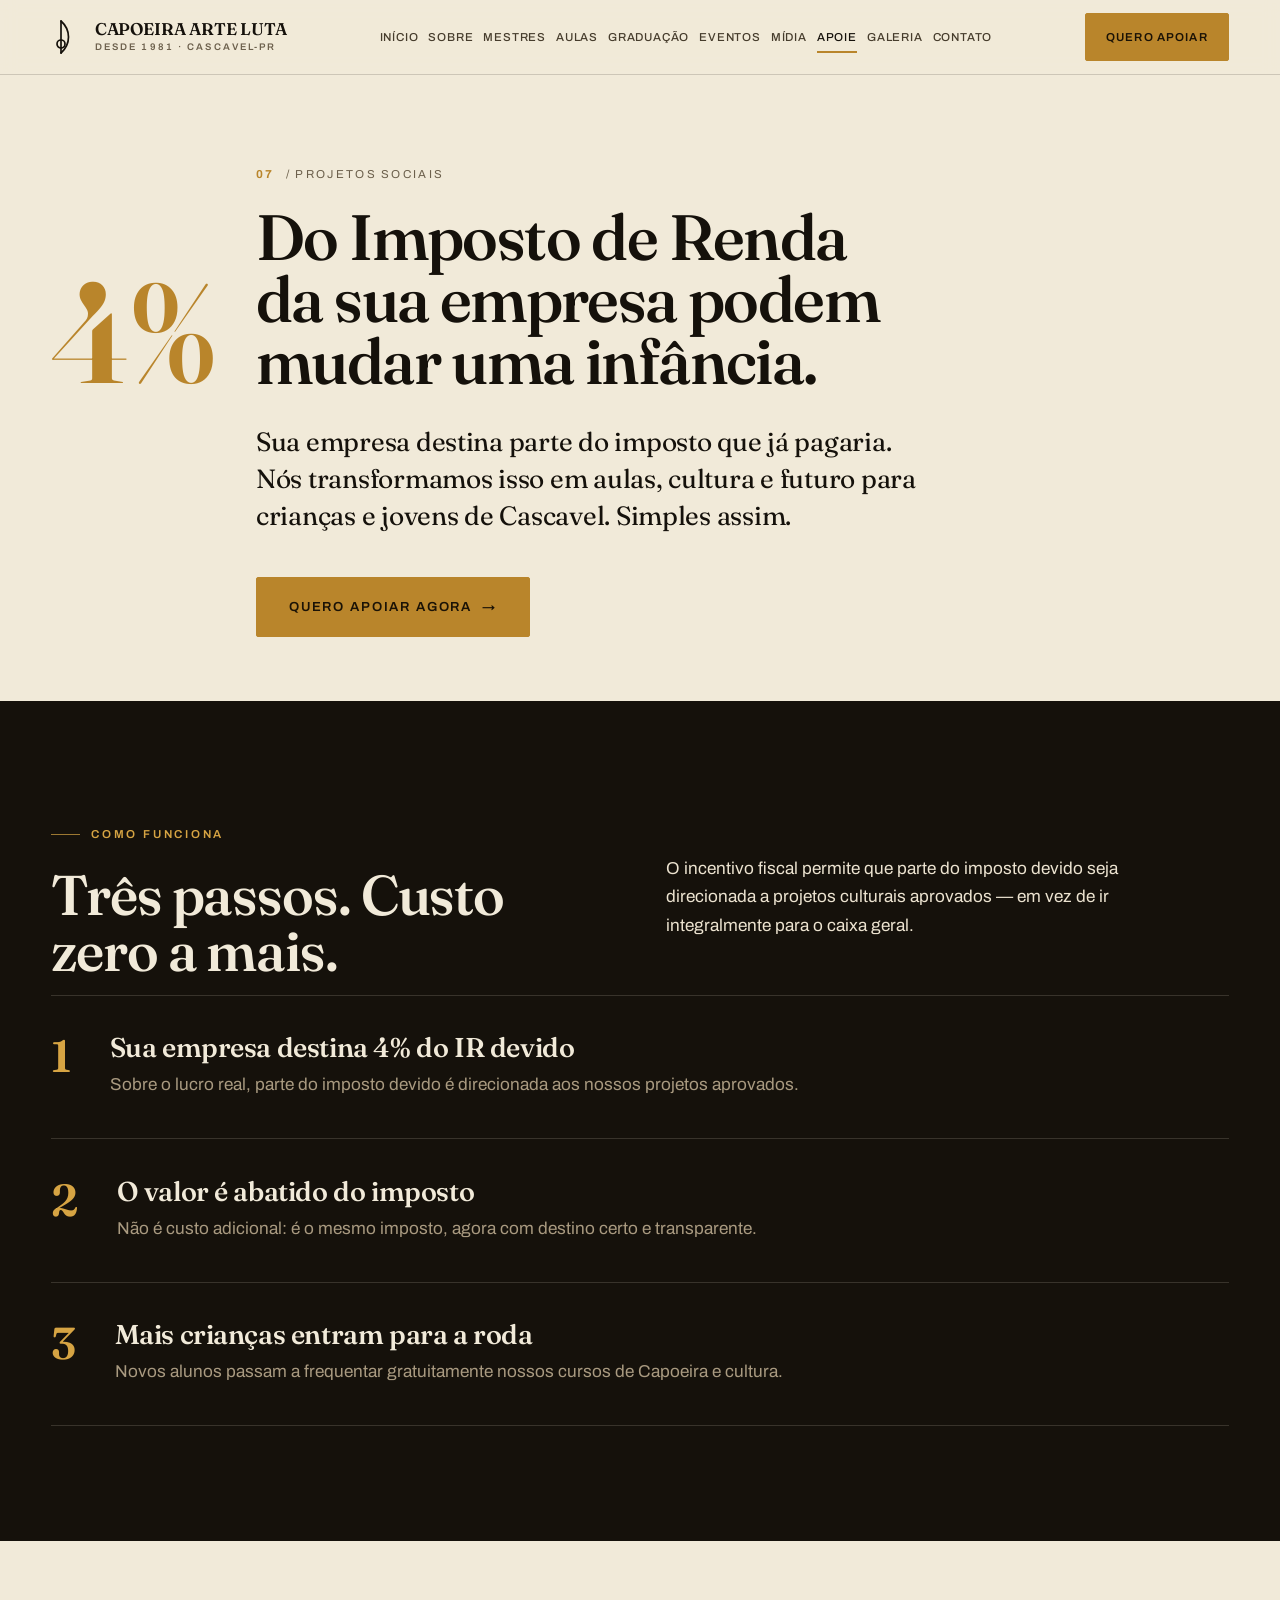
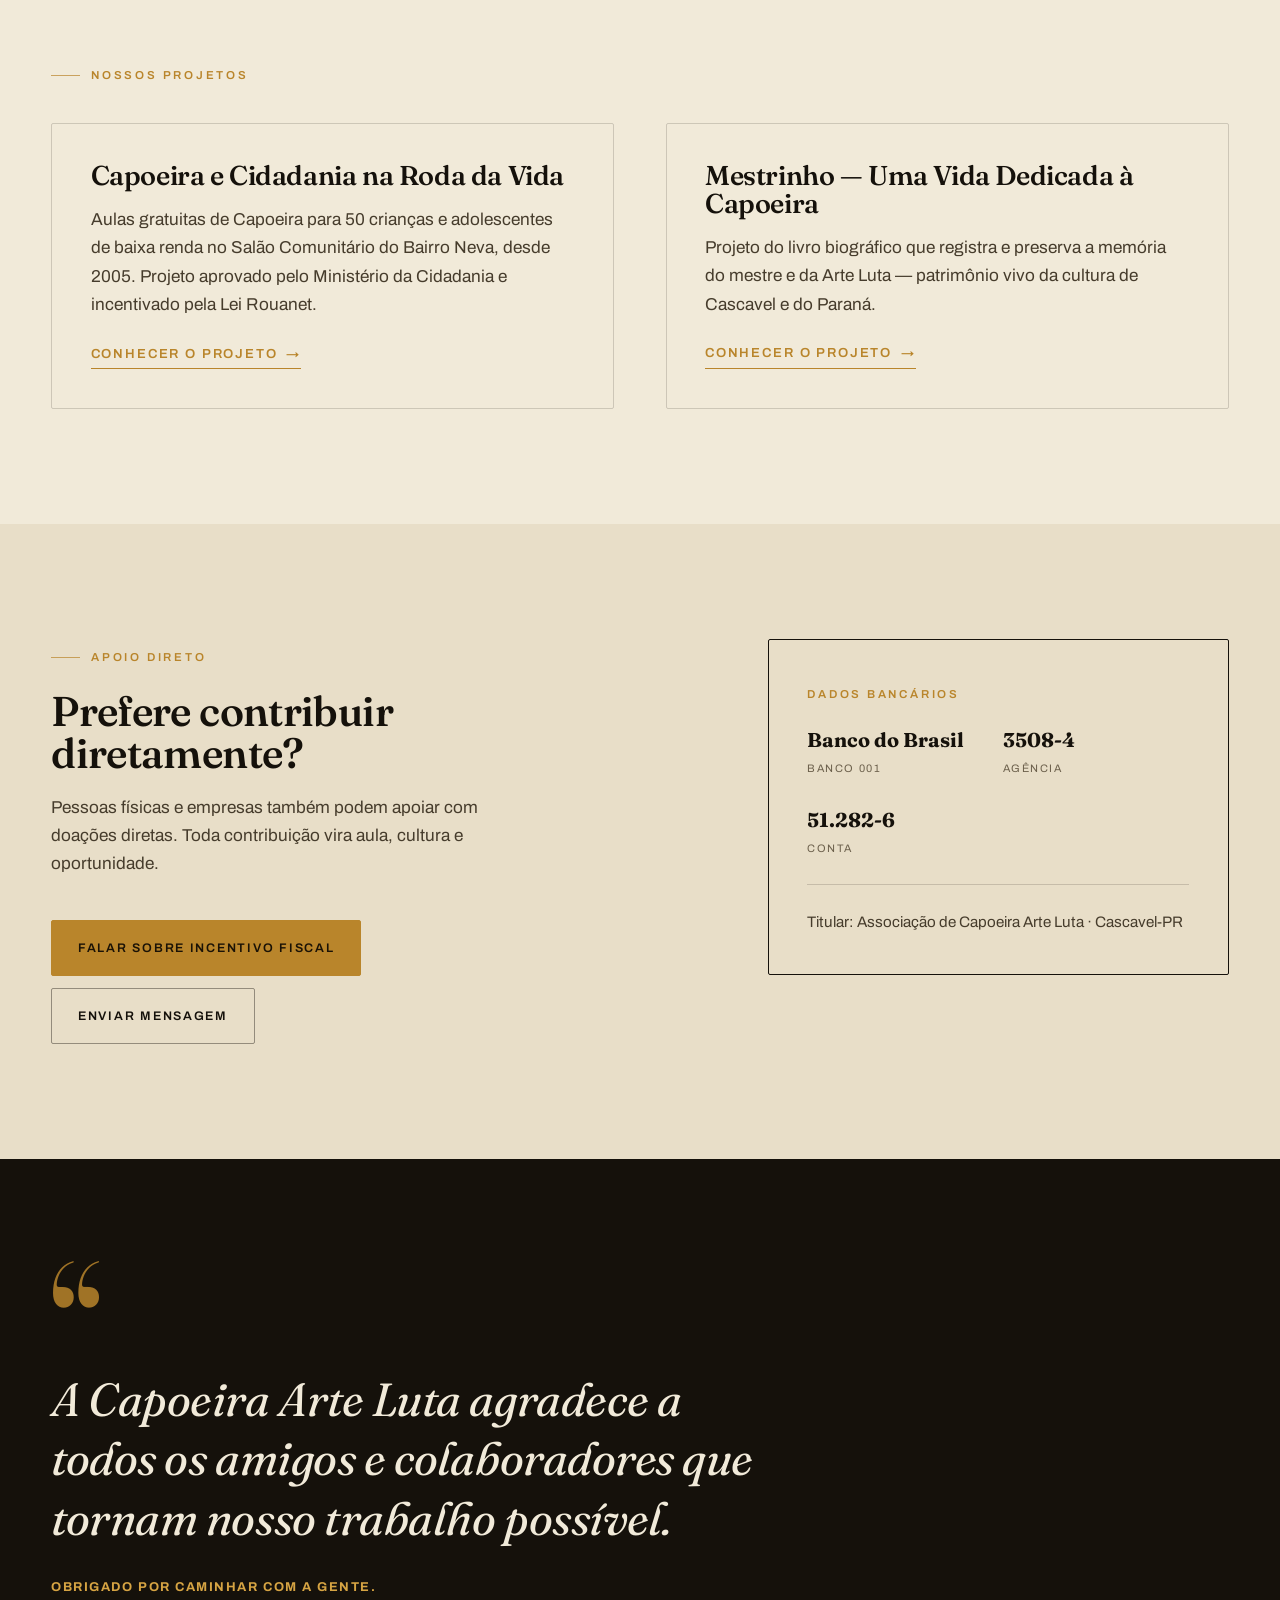
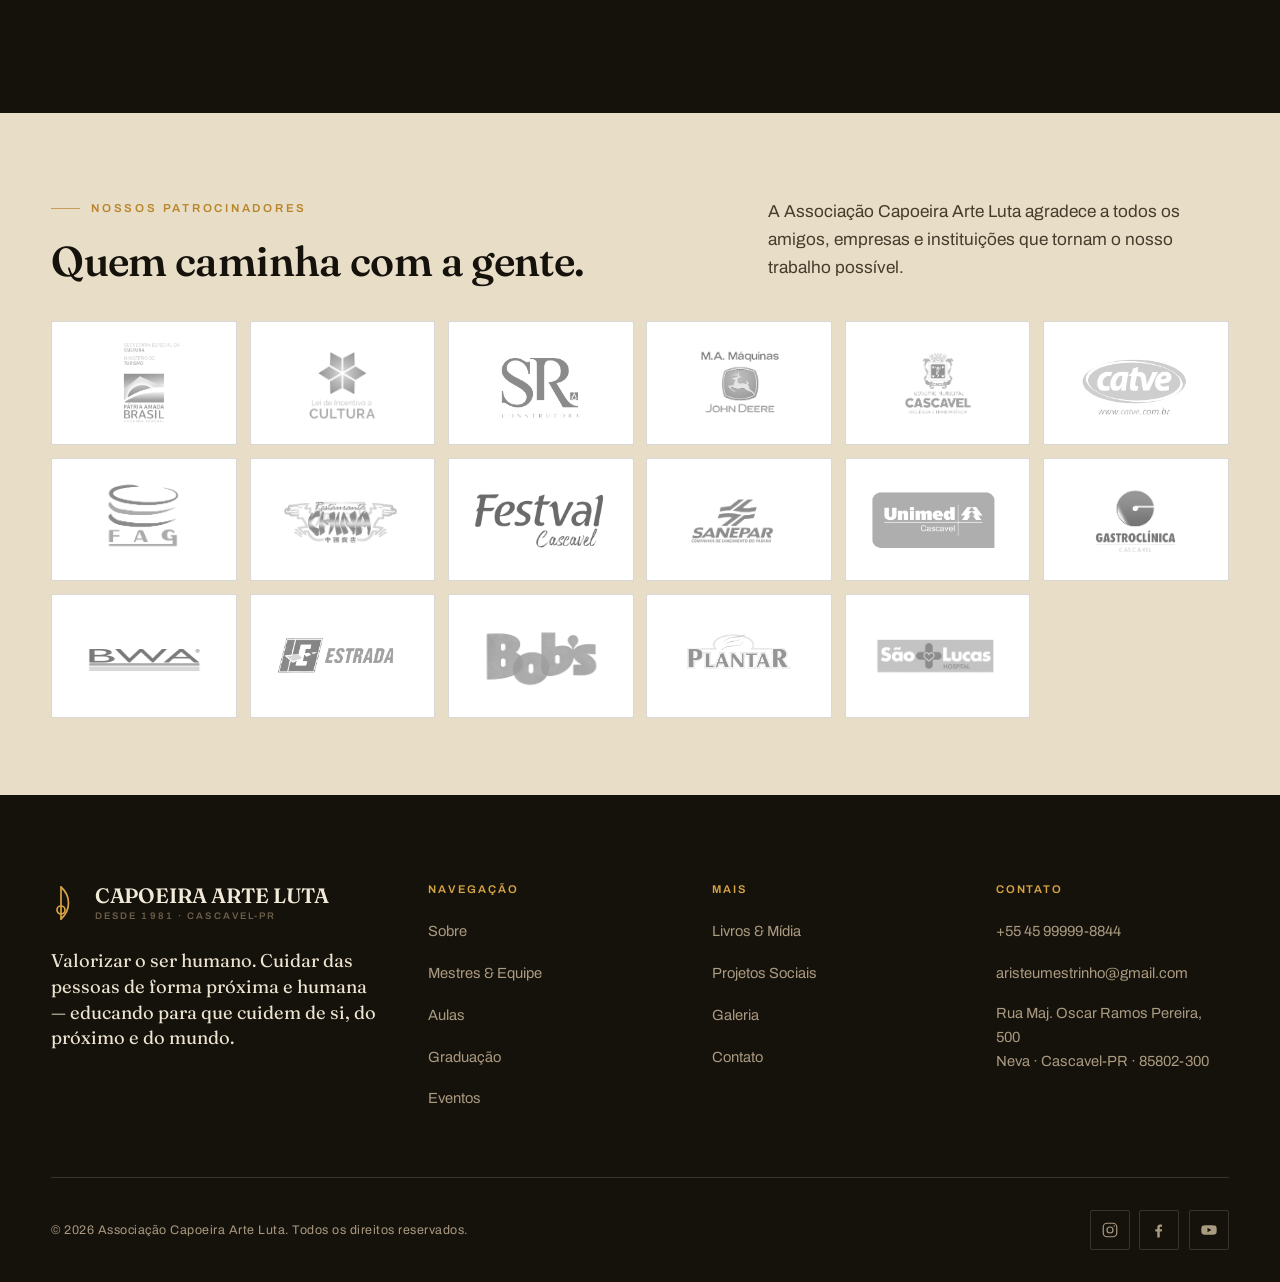
==== capoeira-html/apoie.html @ 628dd774 "Adicionando projeto de Capoeira" ====
<!DOCTYPE html>
<html lang="pt-BR">
<head>
<meta charset="UTF-8" />
<meta name="viewport" content="width=device-width, initial-scale=1.0" />
<title>Projetos Sociais — 4% do IR da sua empresa podem mudar uma infância | Capoeira Arte Luta</title>
<meta name="description" content="Apoie os projetos sociais da Capoeira Arte Luta destinando 4% do Imposto de Renda — sem custo extra. Aulas gratuitas para crianças e jovens de Cascavel-PR." />
<link rel="icon" href="assets/favicon.svg" type="image/svg+xml" />
<link rel="preconnect" href="https://fonts.googleapis.com" />
<link rel="preconnect" href="https://fonts.gstatic.com" crossorigin />
<link href="https://fonts.googleapis.com/css2?family=Archivo:wght@400;500;600;700&family=Fraunces:ital,opsz,wght@0,9..144,400;0,9..144,500;0,9..144,560;0,9..144,600;0,9..144,700;1,9..144,400;1,9..144,500&display=swap" rel="stylesheet" />
<link rel="stylesheet" href="css/style.css" />
</head>
<body>
<a class="skip" href="#main">Pular para o conteúdo</a>

<header class="site-header">
  <div class="container container--wide">
    <div class="site-header__bar">
      <a class="brand" href="index.html" aria-label="Capoeira Arte Luta — início">
        <svg class="brand__mark" viewBox="0 0 22 38" fill="none" stroke-width="1.7" stroke-linecap="round" aria-hidden="true"><path d="M6 3 C 16 12, 16 26, 6 35" /><line x1="6" y1="3" x2="6" y2="35" /><circle cx="6" cy="26" r="4" /></svg>
        <span class="brand__txt"><span class="brand__name">Capoeira Arte Luta</span><span class="brand__sub">Desde 1981 · Cascavel-PR</span></span>
      </a>
      <nav class="nav" aria-label="Principal">
        <a href="index.html">Início</a><a href="sobre.html">Sobre</a><a href="mestres.html">Mestres</a><a href="aulas.html">Aulas</a><a href="graduacao.html">Graduação</a><a href="eventos.html">Eventos</a><a href="midia.html">Mídia</a><a href="apoie.html" aria-current="page">Apoie</a><a href="galeria.html">Galeria</a><a href="contato.html">Contato</a>
      </nav>
      <div class="header-cta">
        <a class="btn btn--gold" href="#apoiar">Quero apoiar</a>
        <button class="icon-btn nav-toggle" data-menu-toggle aria-label="Abrir menu"><svg width="22" height="22" viewBox="0 0 22 22" fill="none" stroke="currentColor" stroke-width="1.6"><line x1="2" y1="6" x2="20" y2="6"/><line x1="2" y1="11" x2="20" y2="11"/><line x1="2" y1="16" x2="20" y2="16"/></svg></button>
      </div>
    </div>
  </div>
</header>

<div class="menu-overlay" data-menu aria-hidden="true">
  <div class="container">
    <div class="menu-overlay__top">
      <span class="brand"><svg class="brand__mark" viewBox="0 0 22 38" fill="none" stroke-width="1.7" stroke-linecap="round" aria-hidden="true"><path d="M6 3 C 16 12, 16 26, 6 35" /><line x1="6" y1="3" x2="6" y2="35" /><circle cx="6" cy="26" r="4" /></svg><span class="brand__txt"><span class="brand__name">Arte Luta</span><span class="brand__sub">Cascavel-PR</span></span></span>
      <button class="icon-btn" data-menu-close aria-label="Fechar menu"><svg width="22" height="22" viewBox="0 0 22 22" fill="none" stroke="currentColor" stroke-width="1.6"><line x1="4" y1="4" x2="18" y2="18"/><line x1="18" y1="4" x2="4" y2="18"/></svg></button>
    </div>
    <nav class="menu-list" aria-label="Menu">
      <a href="sobre.html"><span class="mi">01</span> Sobre</a><a href="mestres.html"><span class="mi">02</span> Mestres &amp; Equipe</a><a href="aulas.html"><span class="mi">03</span> Aulas</a><a href="graduacao.html"><span class="mi">04</span> Graduação</a><a href="eventos.html"><span class="mi">05</span> Eventos</a><a href="midia.html"><span class="mi">06</span> Livros &amp; Mídia</a><a href="apoie.html"><span class="mi">07</span> Projetos Sociais</a><a href="galeria.html"><span class="mi">08</span> Galeria</a><a href="contato.html"><span class="mi">09</span> Contato</a>
    </nav>
    <div class="menu-overlay__foot"><a href="https://wa.me/5545999998844">WhatsApp · 45 99999-8844</a><a href="mailto:aristeumestrinho@gmail.com">aristeumestrinho@gmail.com</a></div>
  </div>
</div>

<main id="main">

  <section class="section phero">
    <div class="container container--wide">
      <div class="grid cols-12" style="align-items:end;">
        <div class="c2 reveal" aria-hidden="true"><span style="font-family:var(--serif);font-size:clamp(4.5rem,11vw,10rem);color:var(--gold);line-height:.8;font-weight:600;">4%</span></div>
        <div class="c7 start3 reveal" data-d="1">
          <p class="phero__index"><b>07</b> / Projetos Sociais</p>
          <h1 class="display" style="font-size:clamp(2.1rem,1.5rem + 3.2vw,4rem);">Do Imposto de Renda da sua empresa podem mudar uma infância.</h1>
        </div>
      </div>
      <div class="grid cols-12" style="margin-top:2rem;">
        <div class="c7 start3 reveal" data-d="2">
          <p class="lead maxr">Sua empresa destina parte do imposto que já pagaria. Nós transformamos isso em aulas, cultura e futuro para crianças e jovens de Cascavel. Simples assim.</p>
          <div class="mt-cta"><a class="btn btn--gold btn--lg" href="#apoiar">Quero apoiar agora <span class="arw" aria-hidden="true">→</span></a></div>
        </div>
      </div>
    </div>
  </section>

  <!-- COMO FUNCIONA -->
  <section class="section bg-ink">
    <div class="container container--wide">
      <div class="grid cols-12" style="margin-bottom:1rem;">
        <div class="c5 reveal"><p class="eyebrow">Como funciona</p><h2 class="h-xl" style="color:var(--paper);">Três passos. Custo zero a mais.</h2></div>
        <div class="c5 start7 reveal" data-d="1" style="align-self:center;"><p>O incentivo fiscal permite que parte do imposto devido seja direcionada a projetos culturais aprovados — em vez de ir integralmente para o caixa geral.</p></div>
      </div>
      <div class="steps reveal" data-d="1" style="margin-top:1rem;">
        <div class="step"><span class="step__n">1</span><div><h3 class="h-md">Sua empresa destina 4% do IR devido</h3><p>Sobre o lucro real, parte do imposto devido é direcionada aos nossos projetos aprovados.</p></div></div>
        <div class="step"><span class="step__n">2</span><div><h3 class="h-md">O valor é abatido do imposto</h3><p>Não é custo adicional: é o mesmo imposto, agora com destino certo e transparente.</p></div></div>
        <div class="step"><span class="step__n">3</span><div><h3 class="h-md">Mais crianças entram para a roda</h3><p>Novos alunos passam a frequentar gratuitamente nossos cursos de Capoeira e cultura.</p></div></div>
      </div>
    </div>
  </section>

  <!-- PROJETOS -->
  <section class="section">
    <div class="container container--wide">
      <p class="eyebrow reveal">Nossos projetos</p>
      <div class="grid cols-12 reveal" data-d="1" style="margin-top:1rem;">
        <div class="c6">
          <div class="eblock" style="height:100%;">
            <h3 class="h-md">Capoeira e Cidadania na Roda da Vida</h3>
            <p style="margin-top:1rem;">Aulas gratuitas de Capoeira para 50 crianças e adolescentes de baixa renda no Salão Comunitário do Bairro Neva, desde 2005. Projeto aprovado pelo Ministério da Cidadania e incentivado pela Lei Rouanet.</p>
            <p style="margin-top:1.2rem;"><a class="tlink" href="#apoiar">Conhecer o projeto <span aria-hidden="true">→</span></a></p>
          </div>
        </div>
        <div class="c6">
          <div class="eblock" style="height:100%;">
            <h3 class="h-md">Mestrinho — Uma Vida Dedicada à Capoeira</h3>
            <p style="margin-top:1rem;">Projeto do livro biográfico que registra e preserva a memória do mestre e da Arte Luta — patrimônio vivo da cultura de Cascavel e do Paraná.</p>
            <p style="margin-top:1.2rem;"><a class="tlink" href="midia.html">Conhecer o projeto <span aria-hidden="true">→</span></a></p>
          </div>
        </div>
      </div>
    </div>
  </section>

  <!-- DADOS PARA APOIO -->
  <section class="section bg-paper-2" id="apoiar">
    <div class="container container--wide">
      <div class="grid cols-12" style="align-items:start;">
        <div class="c5 reveal">
          <p class="eyebrow">Apoio direto</p>
          <h2 class="h-lg">Prefere contribuir diretamente?</h2>
          <p style="margin-top:1.2rem;" class="maxr">Pessoas físicas e empresas também podem apoiar com doações diretas. Toda contribuição vira aula, cultura e oportunidade.</p>
          <div class="mt-cta" style="display:flex;gap:.8rem;flex-wrap:wrap;"><a class="btn btn--gold" href="https://wa.me/5545999998844" target="_blank" rel="noopener">Falar sobre incentivo fiscal</a><a class="btn btn--ghost" href="contato.html">Enviar mensagem</a></div>
        </div>
        <div class="c5 start8 reveal" data-d="1">
          <div class="eblock" style="border-color:var(--ink);">
            <p class="eyebrow eyebrow--plain" style="margin-bottom:1.2rem;">Dados bancários</p>
            <div class="meta-row" style="margin:0;padding:0;border:0;gap:1.6rem 2.4rem;">
              <div class="mi"><b>Banco do Brasil</b><span>Banco 001</span></div>
              <div class="mi"><b>3508-4</b><span>Agência</span></div>
              <div class="mi"><b>51.282-6</b><span>Conta</span></div>
            </div>
            <hr class="rule" style="margin:1.6rem 0;" />
            <p style="font-size:.95rem;">Titular: Associação de Capoeira Arte Luta · Cascavel-PR</p>
          </div>
        </div>
      </div>
    </div>
  </section>

  <section class="section bg-ink">
    <div class="container">
      <div class="pquote reveal">
        <span class="pquote__mark" aria-hidden="true">“</span>
        <blockquote>A Capoeira Arte Luta agradece a todos os amigos e colaboradores que tornam nosso trabalho possível.</blockquote>
        <p class="pquote__by"><b>Obrigado por caminhar com a gente.</b></p>
      </div>
    </div>
  </section>

  <!-- ============ PATROCINADORES ============ -->
  <section class="section section--tight bg-paper-2">
    <div class="container container--wide">
      <div class="grid cols-12" style="align-items:end;margin-bottom:clamp(1.8rem,3vw,2.6rem);">
        <div class="c6 reveal">
          <p class="eyebrow">Nossos patrocinadores</p>
          <h2 class="h-lg">Quem caminha com a gente.</h2>
        </div>
        <div class="c5 start8 reveal" data-d="1">
          <p class="maxr">A Associação Capoeira Arte Luta agradece a todos os amigos, empresas e instituições que tornam o nosso trabalho possível.</p>
        </div>
      </div>
      <div class="sponsors-grid reveal" data-d="1">
        <div class="sponsor"><img src="assets/img/sponsors/sponsor-01.png" alt="Patrocinador da Capoeira Arte Luta" loading="lazy" /></div>
        <div class="sponsor"><img src="assets/img/sponsors/sponsor-02.png" alt="Patrocinador da Capoeira Arte Luta" loading="lazy" /></div>
        <div class="sponsor"><img src="assets/img/sponsors/sponsor-03.png" alt="Patrocinador da Capoeira Arte Luta" loading="lazy" /></div>
        <div class="sponsor"><img src="assets/img/sponsors/sponsor-04.png" alt="Patrocinador da Capoeira Arte Luta" loading="lazy" /></div>
        <div class="sponsor"><img src="assets/img/sponsors/sponsor-05.png" alt="Patrocinador da Capoeira Arte Luta" loading="lazy" /></div>
        <div class="sponsor"><img src="assets/img/sponsors/sponsor-06.png" alt="Patrocinador da Capoeira Arte Luta" loading="lazy" /></div>
        <div class="sponsor"><img src="assets/img/sponsors/sponsor-07.png" alt="Patrocinador da Capoeira Arte Luta" loading="lazy" /></div>
        <div class="sponsor"><img src="assets/img/sponsors/sponsor-08.png" alt="Patrocinador da Capoeira Arte Luta" loading="lazy" /></div>
        <div class="sponsor"><img src="assets/img/sponsors/sponsor-09.png" alt="Patrocinador da Capoeira Arte Luta" loading="lazy" /></div>
        <div class="sponsor"><img src="assets/img/sponsors/sponsor-10.png" alt="Patrocinador da Capoeira Arte Luta" loading="lazy" /></div>
        <div class="sponsor"><img src="assets/img/sponsors/sponsor-11.png" alt="Patrocinador da Capoeira Arte Luta" loading="lazy" /></div>
        <div class="sponsor"><img src="assets/img/sponsors/sponsor-12.png" alt="Patrocinador da Capoeira Arte Luta" loading="lazy" /></div>
        <div class="sponsor"><img src="assets/img/sponsors/sponsor-13.png" alt="Patrocinador da Capoeira Arte Luta" loading="lazy" /></div>
        <div class="sponsor"><img src="assets/img/sponsors/sponsor-14.png" alt="Patrocinador da Capoeira Arte Luta" loading="lazy" /></div>
        <div class="sponsor"><img src="assets/img/sponsors/sponsor-15.png" alt="Patrocinador da Capoeira Arte Luta" loading="lazy" /></div>
        <div class="sponsor"><img src="assets/img/sponsors/sponsor-16.png" alt="Patrocinador da Capoeira Arte Luta" loading="lazy" /></div>
        <div class="sponsor"><img src="assets/img/sponsors/sponsor-17.png" alt="Patrocinador da Capoeira Arte Luta" loading="lazy" /></div>
      </div>
    </div>
  </section>

</main>

<footer class="site-footer">
  <div class="container container--wide">
    <div class="footer-top">
      <div class="footer-brand">
        <span class="brand"><svg class="brand__mark" viewBox="0 0 22 38" fill="none" stroke-width="1.7" stroke-linecap="round" aria-hidden="true"><path d="M6 3 C 16 12, 16 26, 6 35" /><line x1="6" y1="3" x2="6" y2="35" /><circle cx="6" cy="26" r="4" /></svg><span class="brand__txt"><span class="brand__name">Capoeira Arte Luta</span><span class="brand__sub">Desde 1981 · Cascavel-PR</span></span></span>
        <p class="footer-mission">Valorizar o ser humano. Cuidar das pessoas de forma próxima e humana — educando para que cuidem de si, do próximo e do mundo.</p>
      </div>
      <div class="fcol"><h4>Navegação</h4><ul><li><a href="sobre.html">Sobre</a></li><li><a href="mestres.html">Mestres &amp; Equipe</a></li><li><a href="aulas.html">Aulas</a></li><li><a href="graduacao.html">Graduação</a></li><li><a href="eventos.html">Eventos</a></li></ul></div>
      <div class="fcol"><h4>Mais</h4><ul><li><a href="midia.html">Livros &amp; Mídia</a></li><li><a href="apoie.html">Projetos Sociais</a></li><li><a href="galeria.html">Galeria</a></li><li><a href="contato.html">Contato</a></li></ul></div>
      <div class="fcol"><h4>Contato</h4><ul><li><a href="https://wa.me/5545999998844">+55 45 99999-8844</a></li><li><a href="mailto:aristeumestrinho@gmail.com">aristeumestrinho@gmail.com</a></li><li><p>Rua Maj. Oscar Ramos Pereira, 500<br />Neva · Cascavel-PR · 85802-300</p></li></ul></div>
    </div>
    <div class="footer-bottom">
      <span>© <span data-year>2026</span> Associação Capoeira Arte Luta. Todos os direitos reservados.</span>
      <div class="social">
        <a href="https://instagram.com" aria-label="Instagram" target="_blank" rel="noopener"><svg width="18" height="18" viewBox="0 0 24 24" fill="none" stroke="currentColor" stroke-width="1.6"><rect x="3" y="3" width="18" height="18" rx="5"/><circle cx="12" cy="12" r="4"/><circle cx="17.5" cy="6.5" r="1" fill="currentColor" stroke="none"/></svg></a>
        <a href="https://facebook.com" aria-label="Facebook" target="_blank" rel="noopener"><svg width="18" height="18" viewBox="0 0 24 24" fill="currentColor"><path d="M13 22v-8h2.7l.4-3H13V9c0-.9.3-1.5 1.6-1.5H16V4.9C15.6 4.8 14.6 4.8 13.5 4.8 11.2 4.8 9.7 6.2 9.7 8.7V11H7v3h2.7v8z"/></svg></a>
        <a href="https://youtube.com" aria-label="YouTube" target="_blank" rel="noopener"><svg width="18" height="18" viewBox="0 0 24 24" fill="currentColor"><path d="M22 8.2a3 3 0 0 0-2.1-2.1C18 5.6 12 5.6 12 5.6s-6 0-7.9.5A3 3 0 0 0 2 8.2 31 31 0 0 0 1.7 12 31 31 0 0 0 2 15.8a3 3 0 0 0 2.1 2.1c1.9.5 7.9.5 7.9.5s6 0 7.9-.5a3 3 0 0 0 2.1-2.1A31 31 0 0 0 22.3 12 31 31 0 0 0 22 8.2zM10 15V9l5.2 3z"/></svg></a>
      </div>
    </div>
  </div>
</footer>

<script src="js/main.js"></script>
</body>
</html>
---- capoeira-html/css/style.css ----
/* =================================================================
   CAPOEIRA ARTE LUTA — Design System
   High-contrast editorial · ink / bone / berimbau-gold
   ================================================================= */

/* ---------- Tokens ---------- */
:root{
  /* core palette */
  --ink:        #15110b;   /* warm near-black */
  --ink-2:      #1f1810;   /* lifted ink for panels */
  --ink-3:      #2c241a;   /* hairlines on dark */
  --paper:      #f1ead9;   /* bone white, warm */
  --paper-2:    #e8dec8;   /* deeper bone, alternating */
  --paper-3:    #ddd1b6;   /* deepest bone */
  --gold:       #b9852b;   /* berimbau gold */
  --gold-2:     #d6a443;   /* bright gold on dark */
  --blood:      #6f2a20;   /* rare oxblood accent (corda vermelha) */

  /* text */
  --t-strong:   #15110b;
  --t-body:     #463c2c;
  --t-muted:    #6c604c;
  --t-on-ink:   #ece3d0;
  --t-on-ink-mut:#a99a80;

  /* lines */
  --line:       rgba(21,17,11,.16);
  --line-soft:  rgba(21,17,11,.10);
  --line-ink:   rgba(236,227,208,.16);

  /* type */
  --serif: "Fraunces", Georgia, "Times New Roman", serif;
  --sans:  "Archivo", "Helvetica Neue", Arial, sans-serif;

  /* metrics */
  --container: 1280px;
  --reading: 64ch;
  --gutter: clamp(1.25rem, 4vw, 3.5rem);
  --section-y: clamp(4.5rem, 9vw, 8.5rem);
  --radius: 2px;
  --ease: cubic-bezier(.22,.61,.36,1);
}

/* ---------- Reset ---------- */
*,*::before,*::after{ box-sizing:border-box; }
html{ -webkit-text-size-adjust:100%; scroll-behavior:smooth; }
@media (prefers-reduced-motion: reduce){ html{ scroll-behavior:auto; } }
body{
  margin:0;
  background:var(--paper);
  color:var(--t-body);
  font-family:var(--sans);
  font-size:clamp(1rem,.97rem + .2vw,1.075rem);
  line-height:1.65;
  font-weight:400;
  -webkit-font-smoothing:antialiased;
  text-rendering:optimizeLegibility;
  overflow-x:hidden;
}
img,svg,video{ display:block; max-width:100%; height:auto; }
a{ color:inherit; text-decoration:none; }
button{ font-family:inherit; }
ul[class]{ list-style:none; margin:0; padding:0; }
::selection{ background:var(--ink); color:var(--paper); }

/* ---------- Typography ---------- */
h1,h2,h3,h4{
  font-family:var(--serif);
  color:var(--t-strong);
  font-weight:560;
  line-height:1.02;
  letter-spacing:-.015em;
  margin:0;
  font-optical-sizing:auto;
}
.display{
  font-size:clamp(2.7rem,1.6rem + 5.2vw,5.4rem);
  font-weight:560;
  line-height:.97;
  letter-spacing:-.025em;
}
.h-xl{ font-size:clamp(2.1rem,1.4rem + 3vw,3.5rem); line-height:1.0; letter-spacing:-.02em; }
.h-lg{ font-size:clamp(1.7rem,1.2rem + 2vw,2.6rem); }
.h-md{ font-size:clamp(1.35rem,1.1rem + 1vw,1.7rem); }
p{ margin:0 0 1.1em; }
p:last-child{ margin-bottom:0; }
strong{ font-weight:600; color:var(--t-strong); }
em{ font-style:italic; }

.lead{
  font-family:var(--serif);
  font-size:clamp(1.25rem,1.05rem + 1vw,1.65rem);
  line-height:1.4;
  color:var(--t-strong);
  font-weight:400;
  letter-spacing:-.01em;
}

/* eyebrow / index labels */
.eyebrow{
  font-family:var(--sans);
  font-size:.72rem;
  font-weight:600;
  text-transform:uppercase;
  letter-spacing:.24em;
  color:var(--gold);
  display:inline-flex;
  align-items:center;
  gap:.7rem;
  margin:0 0 1.4rem;
}
.eyebrow::before{
  content:"";
  width:1.8rem;height:1px;
  background:var(--gold);
  display:inline-block;
  opacity:.7;
}
.eyebrow--plain::before{ display:none; }
.eyebrow .idx{ font-variant-numeric:tabular-nums; opacity:.6; }

/* ---------- Layout ---------- */
.container{
  width:100%;
  max-width:var(--container);
  margin-inline:auto;
  padding-inline:var(--gutter);
}
.container--wide{ max-width:1480px; }
.container--narrow{ max-width:920px; }
.section{ padding-block:var(--section-y); position:relative; }
.section--tight{ padding-block:clamp(3rem,6vw,5rem); }
.bg-paper-2{ background:var(--paper-2); }
.bg-paper-3{ background:var(--paper-3); }
.bg-ink{ background:var(--ink); color:var(--t-on-ink); }
.bg-ink h1,.bg-ink h2,.bg-ink h3,.bg-ink h4,.bg-ink .lead{ color:var(--paper); }
.bg-ink strong{ color:var(--paper); }
.bg-ink .eyebrow{ color:var(--gold-2); }
.bg-ink .eyebrow::before{ background:var(--gold-2); }

.grid{ display:grid; gap:var(--gutter); }
.cols-12{ grid-template-columns:repeat(12,1fr); }

@media (max-width:860px){
  .cols-12{ grid-template-columns:repeat(6,1fr); }
}

/* rule line */
.rule{ height:1px; background:var(--line); border:0; margin:0; }
.bg-ink .rule{ background:var(--line-ink); }

/* ---------- Buttons ---------- */
.btn{
  --bg:var(--ink); --fg:var(--paper); --bd:var(--ink);
  display:inline-flex; align-items:center; gap:.65rem;
  font-family:var(--sans); font-size:.78rem; font-weight:600;
  text-transform:uppercase; letter-spacing:.14em;
  padding:1.02rem 1.6rem;
  background:var(--bg); color:var(--fg);
  border:1px solid var(--bd); border-radius:var(--radius);
  cursor:pointer; position:relative; overflow:hidden;
  transition:color .45s var(--ease), background .45s var(--ease), border-color .45s var(--ease);
  white-space:nowrap;
}
.btn .arw{ transition:transform .4s var(--ease); }
.btn:hover .arw{ transform:translateX(4px); }
.btn--gold{ --bg:var(--gold); --fg:#1a1206; --bd:var(--gold); }
.btn--gold:hover{ --bg:#a5751f; --bd:#a5751f; }
.btn--ink:hover{ --bg:transparent; --fg:var(--ink); }
.btn--ghost{ --bg:transparent; --fg:var(--ink); --bd:rgba(21,17,11,.4); }
.btn--ghost:hover{ --bg:var(--ink); --fg:var(--paper); --bd:var(--ink); }
.bg-ink .btn--ghost,.hero .btn--ghost{ --fg:var(--paper); --bd:rgba(236,227,208,.4); }
.bg-ink .btn--ghost:hover,.hero .btn--ghost:hover{ --bg:var(--paper); --fg:var(--ink); --bd:var(--paper); }
.btn--lg{ padding:1.15rem 2rem; font-size:.82rem; }

/* text link with underline reveal */
.tlink{
  font-family:var(--sans); font-weight:600; font-size:.82rem;
  text-transform:uppercase; letter-spacing:.14em;
  color:var(--gold); display:inline-flex; align-items:center; gap:.55rem;
  padding-bottom:.25rem; border-bottom:1px solid currentColor;
  transition:gap .35s var(--ease), color .3s;
}
.tlink:hover{ gap:.95rem; }
.bg-ink .tlink{ color:var(--gold-2); }

/* ---------- Photo treatment ---------- */
.figure{ position:relative; overflow:hidden; background:var(--ink-2); border-radius:var(--radius); }
.treat{
  filter:grayscale(1) contrast(1.05) brightness(.97) sepia(.14);
  transition:filter .8s var(--ease), transform 1.1s var(--ease);
  width:100%; height:100%; object-fit:cover;
}
.figure:hover .treat{ filter:grayscale(.15) contrast(1.02) sepia(.02); transform:scale(1.025); }
.figure--static .treat{ filter:grayscale(1) contrast(1.05) brightness(.96) sepia(.14); }
.figure--static:hover .treat{ transform:none; }
.figcap{
  font-family:var(--sans); font-size:.72rem; letter-spacing:.04em;
  color:var(--t-muted); margin-top:.7rem; display:flex; gap:.6rem; align-items:baseline;
}
.figcap .figcap__n{ color:var(--gold); font-weight:600; font-variant-numeric:tabular-nums; }

/* ---------- Header ---------- */
.site-header{
  position:sticky; top:0; z-index:60;
  background:color-mix(in srgb, var(--paper) 88%, transparent);
  backdrop-filter:saturate(1.1) blur(8px);
  border-bottom:1px solid var(--line);
  transition:background .3s, border-color .3s;
}
.site-header__bar{
  display:flex; align-items:center; justify-content:space-between;
  gap:1rem; min-height:74px;
}
.brand{ display:flex; align-items:center; gap:.85rem; }
.brand__mark{ width:30px; height:38px; flex:0 0 auto; }
.brand__mark path,.brand__mark circle,.brand__mark line{ stroke:var(--ink); }
.brand__txt{ display:flex; flex-direction:column; line-height:1; }
.brand__name{
  font-family:var(--serif); font-weight:600; font-size:1.06rem;
  letter-spacing:-.01em; color:var(--ink); text-transform:uppercase;
  white-space:nowrap;
}
.brand__sub{
  font-family:var(--sans); font-size:.6rem; font-weight:600;
  letter-spacing:.22em; text-transform:uppercase; color:var(--t-muted);
  margin-top:.32rem;
}
.nav{ display:flex; align-items:center; gap:clamp(.45rem,.78vw,1rem); }
.nav a{
  font-family:var(--sans); font-size:.72rem; font-weight:500;
  letter-spacing:.07em; text-transform:uppercase; color:var(--t-body);
  position:relative; padding:.4rem 0; transition:color .25s; white-space:nowrap;
}
.nav a::after{
  content:""; position:absolute; left:0; bottom:0; height:1.5px; width:0;
  background:var(--gold); transition:width .3s var(--ease);
}
.nav a:hover{ color:var(--ink); }
.nav a:hover::after,.nav a[aria-current="page"]::after{ width:100%; }
.nav a[aria-current="page"]{ color:var(--ink); }
.header-cta{ display:flex; align-items:center; gap:.7rem; }
.header-cta .btn{ padding:.82rem 1.25rem; font-size:.72rem; letter-spacing:.1em; }
.nav-toggle{ display:none; }

/* mobile menu */
.menu-overlay{
  position:fixed; inset:0; z-index:80; background:var(--ink); color:var(--t-on-ink);
  transform:translateY(-100%); transition:transform .55s var(--ease);
  display:flex; flex-direction:column; padding:1.5rem var(--gutter) 3rem;
  overflow-y:auto;
}
.menu-overlay.open{ transform:translateY(0); }
.menu-overlay__top{ display:flex; justify-content:space-between; align-items:center; min-height:74px; }
.menu-overlay__top .brand__name,.menu-overlay__top .brand__sub{ color:var(--paper); }
.menu-overlay__top .brand__mark path,.menu-overlay__top .brand__mark circle,.menu-overlay__top .brand__mark line{ stroke:var(--gold-2); }
.menu-list{ margin-top:2rem; display:flex; flex-direction:column; }
.menu-list a{
  font-family:var(--serif); font-size:clamp(1.7rem,8vw,2.4rem); font-weight:500;
  color:var(--paper); padding:.55rem 0; border-bottom:1px solid var(--line-ink);
  display:flex; align-items:baseline; gap:1rem; letter-spacing:-.01em;
}
.menu-list a .mi{ font-family:var(--sans); font-size:.7rem; letter-spacing:.2em; color:var(--gold-2); font-weight:600; }
.menu-list a:hover{ color:var(--gold-2); }
.menu-overlay__foot{ margin-top:auto; padding-top:2rem; display:flex; flex-wrap:wrap; gap:1.5rem; font-size:.8rem; color:var(--t-on-ink-mut); }
.menu-overlay__foot a{ color:var(--gold-2); }

.icon-btn{
  display:inline-flex; align-items:center; justify-content:center;
  width:46px; height:46px; background:transparent; border:1px solid var(--line);
  border-radius:var(--radius); cursor:pointer; color:var(--ink);
}
.menu-overlay .icon-btn{ color:var(--paper); border-color:var(--line-ink); }

/* ---------- Hero (home) ---------- */
.hero{ position:relative; min-height:clamp(620px,92vh,960px); display:flex; align-items:flex-end; color:var(--paper); overflow:hidden; }
.hero__media{ position:absolute; inset:0; z-index:0; }
.hero__media img{ width:100%; height:100%; object-fit:cover; filter:grayscale(1) contrast(1.08) brightness(.62) sepia(.18); }
.hero__media::after{
  content:""; position:absolute; inset:0;
  background:
    linear-gradient(to top, rgba(12,9,5,.92) 0%, rgba(12,9,5,.5) 38%, rgba(12,9,5,.28) 70%, rgba(12,9,5,.5) 100%),
    linear-gradient(to right, rgba(12,9,5,.72) 0%, rgba(12,9,5,.15) 55%, transparent 100%);
}
.hero__inner{ position:relative; z-index:2; width:100%; padding-bottom:clamp(2.5rem,6vw,5rem); padding-top:clamp(5rem,12vh,8rem); }
.hero__eyebrow{ color:var(--gold-2); }
.hero__eyebrow::before{ background:var(--gold-2); }
.hero h1{ color:var(--paper); max-width:16ch; }
.hero__sub{ font-family:var(--serif); font-size:clamp(1.15rem,1rem + .8vw,1.5rem); color:var(--t-on-ink); max-width:44ch; margin-top:1.6rem; font-weight:400; line-height:1.45; }
.hero__actions{ display:flex; flex-wrap:wrap; gap:1rem; margin-top:2.4rem; }
.hero__stats{
  display:flex; flex-wrap:wrap; gap:2.2rem 3rem; margin-top:3rem;
  padding-top:2rem; border-top:1px solid var(--line-ink);
}
.hero__stat{ display:flex; flex-direction:column; gap:.25rem; }
.hero__stat b{ font-family:var(--serif); font-size:1.7rem; font-weight:600; color:var(--paper); line-height:1; }
.hero__stat span{ font-family:var(--sans); font-size:.72rem; letter-spacing:.12em; text-transform:uppercase; color:var(--t-on-ink-mut); }
.hero__side{
  position:absolute; right:calc(var(--gutter) - .2rem); top:50%; z-index:2;
  writing-mode:vertical-rl; transform:translateY(-50%);
  font-family:var(--sans); font-size:.68rem; font-weight:600; letter-spacing:.32em; text-transform:uppercase;
  color:var(--t-on-ink-mut);
}
@media (max-width:760px){ .hero__side{ display:none; } }

/* ---------- Awards band ---------- */
.awards{ display:grid; grid-template-columns:minmax(0,.8fr) 1px minmax(0,1fr) 1px minmax(0,1fr); gap:clamp(1.5rem,3vw,3rem); align-items:start; }
.awards .vline{ background:var(--line-ink); width:1px; align-self:stretch; }
.award__year{ font-family:var(--sans); font-size:.72rem; letter-spacing:.18em; text-transform:uppercase; color:var(--gold-2); margin-bottom:.9rem; }
.award__title{ font-family:var(--serif); font-size:clamp(1.4rem,1.1rem + 1vw,1.95rem); color:var(--paper); line-height:1.05; margin-bottom:.7rem; }
.award__desc{ color:var(--t-on-ink-mut); font-size:.95rem; }
@media (max-width:860px){
  .awards{ grid-template-columns:1fr; }
  .awards .vline{ width:auto; height:1px; }
}

/* ---------- Editorial numbered list ---------- */
.elist{ border-top:1px solid var(--line); }
.elrow{
  display:grid; grid-template-columns:5rem minmax(0,1fr) minmax(0,1.3fr);
  gap:clamp(1rem,3vw,3rem); align-items:baseline;
  padding:clamp(1.8rem,3.5vw,3rem) 0; border-bottom:1px solid var(--line);
  transition:padding-left .4s var(--ease);
}
.elrow:hover{ padding-left:.8rem; }
.elrow__n{ font-family:var(--serif); font-size:1.1rem; color:var(--gold); font-weight:600; font-variant-numeric:tabular-nums; }
.elrow__t{ font-family:var(--serif); font-size:clamp(1.3rem,1.05rem + 1vw,1.85rem); color:var(--t-strong); line-height:1.05; letter-spacing:-.01em; }
.elrow__d{ color:var(--t-body); }
@media (max-width:760px){
  .elrow{ grid-template-columns:2.5rem 1fr; }
  .elrow__d{ grid-column:1/-1; padding-left:2.5rem; }
}

/* ---------- Pull quote ---------- */
.pquote{ position:relative; }
.pquote__mark{ font-family:var(--serif); font-size:clamp(6rem,16vw,12rem); line-height:.7; color:var(--gold); opacity:.85; height:.5em; display:block; }
.pquote blockquote{
  margin:0; font-family:var(--serif); font-style:italic; font-weight:400;
  font-size:clamp(1.5rem,1.1rem + 2.4vw,2.9rem); line-height:1.28; letter-spacing:-.01em;
  color:var(--t-strong); max-width:24ch;
}
.bg-ink .pquote blockquote{ color:var(--paper); }
.pquote__by{ margin-top:1.8rem; font-family:var(--sans); font-size:.8rem; letter-spacing:.12em; text-transform:uppercase; color:var(--t-muted); }
.pquote__by b{ color:var(--gold); }
.bg-ink .pquote__by{ color:var(--t-on-ink-mut); }
.bg-ink .pquote__by b{ color:var(--gold-2); }

/* ---------- Units table ---------- */
.utable{ width:100%; border-collapse:collapse; }
.utable th{
  font-family:var(--sans); font-size:.68rem; font-weight:600; letter-spacing:.16em;
  text-transform:uppercase; color:var(--t-muted); text-align:left; padding:0 1.2rem 1rem 0;
  border-bottom:1px solid var(--ink); white-space:nowrap;
}
.utable td{ padding:1.4rem 1.2rem 1.4rem 0; border-bottom:1px solid var(--line); vertical-align:top; }
.utable tr{ transition:background .3s; }
.utable tbody tr:hover{ background:rgba(185,133,43,.07); }
.uname{ font-family:var(--serif); font-size:1.18rem; color:var(--t-strong); font-weight:560; line-height:1.1; }
.utag{ display:inline-block; margin-top:.45rem; font-family:var(--sans); font-size:.62rem; font-weight:600; letter-spacing:.14em; text-transform:uppercase; color:var(--gold); border:1px solid var(--line); padding:.2rem .5rem; border-radius:var(--radius); }
.uaddr{ color:var(--t-body); font-size:.95rem; }
.umin{ color:var(--t-muted); font-size:.9rem; }
.ucontact{ font-variant-numeric:tabular-nums; color:var(--t-body); font-size:.92rem; white-space:nowrap; }
@media (max-width:860px){
  .utable, .utable tbody, .utable tr, .utable td{ display:block; width:100%; }
  .utable thead{ display:none; }
  .utable tr{ border-bottom:1px solid var(--ink); padding:1.4rem 0; }
  .utable td{ padding:.25rem 0; border:0; }
  .utable td.cell-name{ padding-bottom:.6rem; }
}

/* ---------- Cards as editorial blocks (no shadow) ---------- */
.eblock{ border:1px solid var(--line); border-radius:var(--radius); padding:clamp(1.6rem,3vw,2.4rem); background:transparent; transition:border-color .35s, background .35s; }
.eblock:hover{ border-color:var(--ink); }
.bg-ink .eblock{ border-color:var(--line-ink); }
.bg-ink .eblock:hover{ border-color:var(--gold-2); }

/* ---------- Stats strip ---------- */
.statstrip{ display:grid; grid-template-columns:repeat(4,1fr); gap:1px; background:var(--line-ink); border-block:1px solid var(--line-ink); }
.statstrip > div{ background:var(--ink); padding:clamp(1.5rem,3vw,2.6rem) clamp(1rem,2vw,1.8rem); }
.statstrip b{ display:block; font-family:var(--serif); font-size:clamp(2rem,1.3rem + 2.5vw,3.4rem); color:var(--gold-2); line-height:1; font-weight:600; }
.statstrip span{ display:block; margin-top:.7rem; font-family:var(--sans); font-size:.74rem; letter-spacing:.1em; text-transform:uppercase; color:var(--t-on-ink-mut); }
@media (max-width:760px){ .statstrip{ grid-template-columns:1fr 1fr; } }

/* ---------- Page hero (inner pages) ---------- */
.phero{ padding-top:clamp(3.5rem,7vw,6rem); padding-bottom:clamp(2.5rem,5vw,4rem); position:relative; }
.phero__index{ font-family:var(--sans); font-size:.72rem; letter-spacing:.2em; text-transform:uppercase; color:var(--t-muted); margin-bottom:1.4rem; display:flex; gap:.7rem; align-items:center; }
.phero__index b{ color:var(--gold); font-variant-numeric:tabular-nums; }
.phero h1{ max-width:18ch; }
.phero__lead{ margin-top:1.8rem; max-width:54ch; }

/* breadcrumb-ish meta row */
.meta-row{ display:flex; flex-wrap:wrap; gap:1.4rem 2.4rem; margin-top:2.4rem; padding-top:1.6rem; border-top:1px solid var(--line); }
.meta-row .mi{ display:flex; flex-direction:column; gap:.25rem; }
.meta-row .mi b{ font-family:var(--serif); font-size:1.25rem; color:var(--t-strong); }
.meta-row .mi span{ font-family:var(--sans); font-size:.68rem; letter-spacing:.14em; text-transform:uppercase; color:var(--t-muted); }

/* ---------- Mestre profile ---------- */
.mestre{ display:grid; grid-template-columns:minmax(0,.85fr) minmax(0,1.15fr); gap:clamp(1.5rem,4vw,4rem); align-items:start; }
.mestre--flip{ direction:rtl; }
.mestre--flip > *{ direction:ltr; }
.mestre__photo{ aspect-ratio:4/5; }
.mestre__role{ font-family:var(--sans); font-size:.74rem; font-weight:600; letter-spacing:.16em; text-transform:uppercase; color:var(--gold); margin:1rem 0 .4rem; }
.awardlist{ display:grid; gap:.9rem; margin-top:1.8rem; border-top:1px solid var(--line); padding-top:1.8rem; }
.awardlist li{ display:grid; grid-template-columns:auto 1fr; gap:1rem; align-items:baseline; font-size:.95rem; }
.awardlist li .yr{ font-family:var(--sans); font-size:.7rem; font-weight:600; letter-spacing:.1em; color:var(--gold); white-space:nowrap; font-variant-numeric:tabular-nums; }
@media (max-width:760px){ .mestre{ grid-template-columns:1fr; } .mestre--flip{ direction:ltr; } }

/* ---------- Graduação ladder ---------- */
.cord-table{ width:100%; border-collapse:collapse; }
.cord-table th{ font-family:var(--sans); font-size:.68rem; font-weight:600; letter-spacing:.16em; text-transform:uppercase; color:var(--t-muted); text-align:left; padding:0 1rem 1rem 0; border-bottom:1px solid var(--ink); }
.cord-table td{ padding:1.05rem 1rem 1.05rem 0; border-bottom:1px solid var(--line); vertical-align:middle; }
.cord-table tr:hover{ background:rgba(185,133,43,.06); }
.cord-swatch{ display:inline-flex; align-items:center; gap:.8rem; }
.cord-chip{ width:46px; height:14px; border-radius:1px; flex:0 0 auto; border:1px solid rgba(21,17,11,.2); }
.cord-name{ font-family:var(--serif); font-size:1.05rem; color:var(--t-strong); }
.cord-level{ font-family:var(--sans); font-size:.7rem; font-weight:600; letter-spacing:.12em; text-transform:uppercase; color:var(--t-muted); }
.cord-mean{ color:var(--t-body); font-size:.95rem; }

/* ---------- Gallery ---------- */
.gal-filter{ display:flex; flex-wrap:wrap; gap:.6rem; margin-bottom:2.5rem; }
.gal-filter button{
  font-family:var(--sans); font-size:.72rem; font-weight:600; letter-spacing:.12em; text-transform:uppercase;
  padding:.6rem 1.1rem; background:transparent; border:1px solid var(--line); border-radius:var(--radius); color:var(--t-muted); cursor:pointer; transition:.3s;
}
.gal-filter button:hover{ color:var(--ink); border-color:var(--ink); }
.gal-filter button.active{ background:var(--ink); color:var(--paper); border-color:var(--ink); }
.gal-grid{ display:grid; grid-template-columns:repeat(12,1fr); gap:clamp(.6rem,1.4vw,1.1rem); grid-auto-flow:dense; }
.gal-item{ position:relative; overflow:hidden; border-radius:var(--radius); background:var(--ink-2); }
.gal-item img{ width:100%; height:100%; object-fit:cover; aspect-ratio:1/1; }
.gal-item.tall{ grid-row:span 2; }
.gal-item .gal-cap{ position:absolute; left:0; right:0; bottom:0; padding:1.4rem 1.1rem .9rem; color:var(--paper); font-family:var(--sans); font-size:.72rem; letter-spacing:.1em; text-transform:uppercase; background:linear-gradient(to top,rgba(12,9,5,.85),transparent); opacity:0; transition:opacity .4s; }
.gal-item:hover .gal-cap{ opacity:1; }
.gs-3{ grid-column:span 3; } .gs-4{ grid-column:span 4; } .gs-6{ grid-column:span 6; } .gs-5{ grid-column:span 5; } .gs-7{ grid-column:span 7; }
@media (max-width:860px){ .gs-3,.gs-4,.gs-5,.gs-6,.gs-7{ grid-column:span 6; } .gal-item.tall{ grid-row:auto; } }

/* ---------- Sponsors ---------- */
.sponsors-grid{ display:grid; grid-template-columns:repeat(6,1fr); gap:clamp(.55rem,1vw,.9rem); }
.sponsor{
  background:#fff; border:1px solid var(--line); border-radius:2px;
  aspect-ratio:3/2; display:flex; align-items:center; justify-content:center;
  padding:clamp(.85rem,1.5vw,1.35rem); transition:border-color .35s;
}
.sponsor:hover{ border-color:var(--ink); }
.sponsor img{
  max-width:100%; max-height:100%; width:auto; object-fit:contain;
  filter:grayscale(1); opacity:.58;
  transition:opacity .45s var(--ease), filter .45s var(--ease);
}
.sponsor:hover img{ filter:grayscale(0); opacity:1; }
@media (max-width:980px){ .sponsors-grid{ grid-template-columns:repeat(4,1fr); } }
@media (max-width:560px){ .sponsors-grid{ grid-template-columns:repeat(3,1fr); } }

/* ---------- Form ---------- */
.field{ display:flex; flex-direction:column; gap:.5rem; margin-bottom:1.4rem; }
.field label{ font-family:var(--sans); font-size:.7rem; font-weight:600; letter-spacing:.14em; text-transform:uppercase; color:var(--t-muted); }
.field input,.field select,.field textarea{
  font-family:var(--sans); font-size:1rem; color:var(--ink);
  background:transparent; border:0; border-bottom:1px solid var(--ink);
  padding:.7rem 0; border-radius:0;
}
.field input:focus,.field select,.field textarea:focus{ outline:none; border-bottom-color:var(--gold); }
.field textarea{ resize:vertical; min-height:120px; }
.field input::placeholder,.field textarea::placeholder{ color:var(--t-muted); opacity:.7; }

/* ---------- Process steps ---------- */
.steps{ counter-reset:step; display:grid; gap:0; border-top:1px solid var(--line-ink); }
.step{ display:grid; grid-template-columns:auto 1fr; gap:clamp(1.2rem,3vw,2.4rem); padding:clamp(1.6rem,3vw,2.4rem) 0; border-bottom:1px solid var(--line-ink); align-items:start; }
.step__n{ font-family:var(--serif); font-size:clamp(1.8rem,1.2rem + 2vw,2.8rem); color:var(--gold-2); line-height:1; font-weight:600; }
.step h3{ color:var(--paper); margin-bottom:.6rem; }
.step p{ color:var(--t-on-ink-mut); }

/* ---------- Footer ---------- */
.site-footer{ background:var(--ink); color:var(--t-on-ink-mut); padding-top:clamp(4rem,7vw,6.5rem); }
.footer-top{ display:grid; grid-template-columns:minmax(0,1.4fr) repeat(3,minmax(0,1fr)); gap:clamp(2rem,4vw,3.5rem); padding-bottom:clamp(3rem,5vw,4.5rem); border-bottom:1px solid var(--line-ink); }
.footer-brand .brand__name{ color:var(--paper); font-size:1.3rem; }
.footer-brand .brand__mark path,.footer-brand .brand__mark circle,.footer-brand .brand__mark line{ stroke:var(--gold-2); }
.footer-mission{ font-family:var(--serif); font-size:1.15rem; line-height:1.4; color:var(--t-on-ink); max-width:34ch; margin-top:1.6rem; }
.fcol h4{ font-family:var(--sans); font-size:.7rem; font-weight:600; letter-spacing:.16em; text-transform:uppercase; color:var(--gold-2); margin-bottom:1.3rem; }
.fcol ul{ display:grid; gap:.85rem; list-style:none; padding:0; margin:0; }
.fcol a{ color:var(--t-on-ink-mut); font-size:.92rem; transition:color .25s; }
.fcol a:hover{ color:var(--paper); }
.fcol p{ font-size:.92rem; color:var(--t-on-ink-mut); }
.footer-bottom{ display:flex; flex-wrap:wrap; gap:1rem 2rem; justify-content:space-between; align-items:center; padding-block:2rem; font-size:.78rem; letter-spacing:.04em; }
.footer-bottom a{ color:var(--gold-2); }
.social{ display:flex; gap:.6rem; }
.social a{ width:40px; height:40px; border:1px solid var(--line-ink); border-radius:var(--radius); display:inline-flex; align-items:center; justify-content:center; color:var(--t-on-ink-mut); transition:.3s; }
.social a:hover{ color:var(--ink); background:var(--gold-2); border-color:var(--gold-2); }
@media (max-width:860px){ .footer-top{ grid-template-columns:1fr 1fr; } }
@media (max-width:540px){ .footer-top{ grid-template-columns:1fr; } }

/* ---------- Misc utility ---------- */
.stack-sm > * + *{ margin-top:1rem; }
.stack > * + *{ margin-top:1.6rem; }
.stack-lg > * + *{ margin-top:2.6rem; }
.mt-cta{ margin-top:2.6rem; }
.maxr{ max-width:var(--reading); }
.tabnum{ font-variant-numeric:tabular-nums; }
.gold{ color:var(--gold); }
.bg-ink .gold{ color:var(--gold-2); }

/* span helpers for 12-col grid */
.c1{grid-column-end:span 1}.c2{grid-column-end:span 2}.c3{grid-column-end:span 3}.c4{grid-column-end:span 4}
.c5{grid-column-end:span 5}.c6{grid-column-end:span 6}.c7{grid-column-end:span 7}.c8{grid-column-end:span 8}
.c9{grid-column-end:span 9}.c10{grid-column-end:span 10}.c11{grid-column-end:span 11}.c12{grid-column-end:span 12}
.start2{grid-column-start:2}.start3{grid-column-start:3}.start4{grid-column-start:4}
.start5{grid-column-start:5}.start6{grid-column-start:6}.start7{grid-column-start:7}.start8{grid-column-start:8}
@media (max-width:860px){
  [class*="c1"],[class*="c2"],[class*="c3"],[class*="c4"],[class*="c5"],[class*="c6"],
  [class*="c7"],[class*="c8"],[class*="c9"]{ grid-column:1/-1; }
  [class*="start"]{ grid-column-start:auto; }
}

/* ---------- Reveal on scroll ---------- */
.reveal{ opacity:0; transform:translateY(22px); transition:opacity .9s var(--ease), transform .9s var(--ease); }
.reveal.in{ opacity:1; transform:none; }
.reveal[data-d="1"]{ transition-delay:.08s; }
.reveal[data-d="2"]{ transition-delay:.16s; }
.reveal[data-d="3"]{ transition-delay:.24s; }
@media (prefers-reduced-motion: reduce){ .reveal{ opacity:1; transform:none; transition:none; } }

/* ---------- Header nav responsive ---------- */
@media (max-width:1279px){
  .nav{ display:none; }
  .header-cta .btn{ display:none; }
  .nav-toggle{ display:inline-flex; }
}
@media (min-width:1280px){
  .menu-overlay{ display:none; }
  .nav-toggle{ display:none; }
}

/* skip link */
.skip{ position:absolute; left:-9999px; top:0; background:var(--ink); color:var(--paper); padding:.8rem 1.2rem; z-index:200; }
.skip:focus{ left:0; }
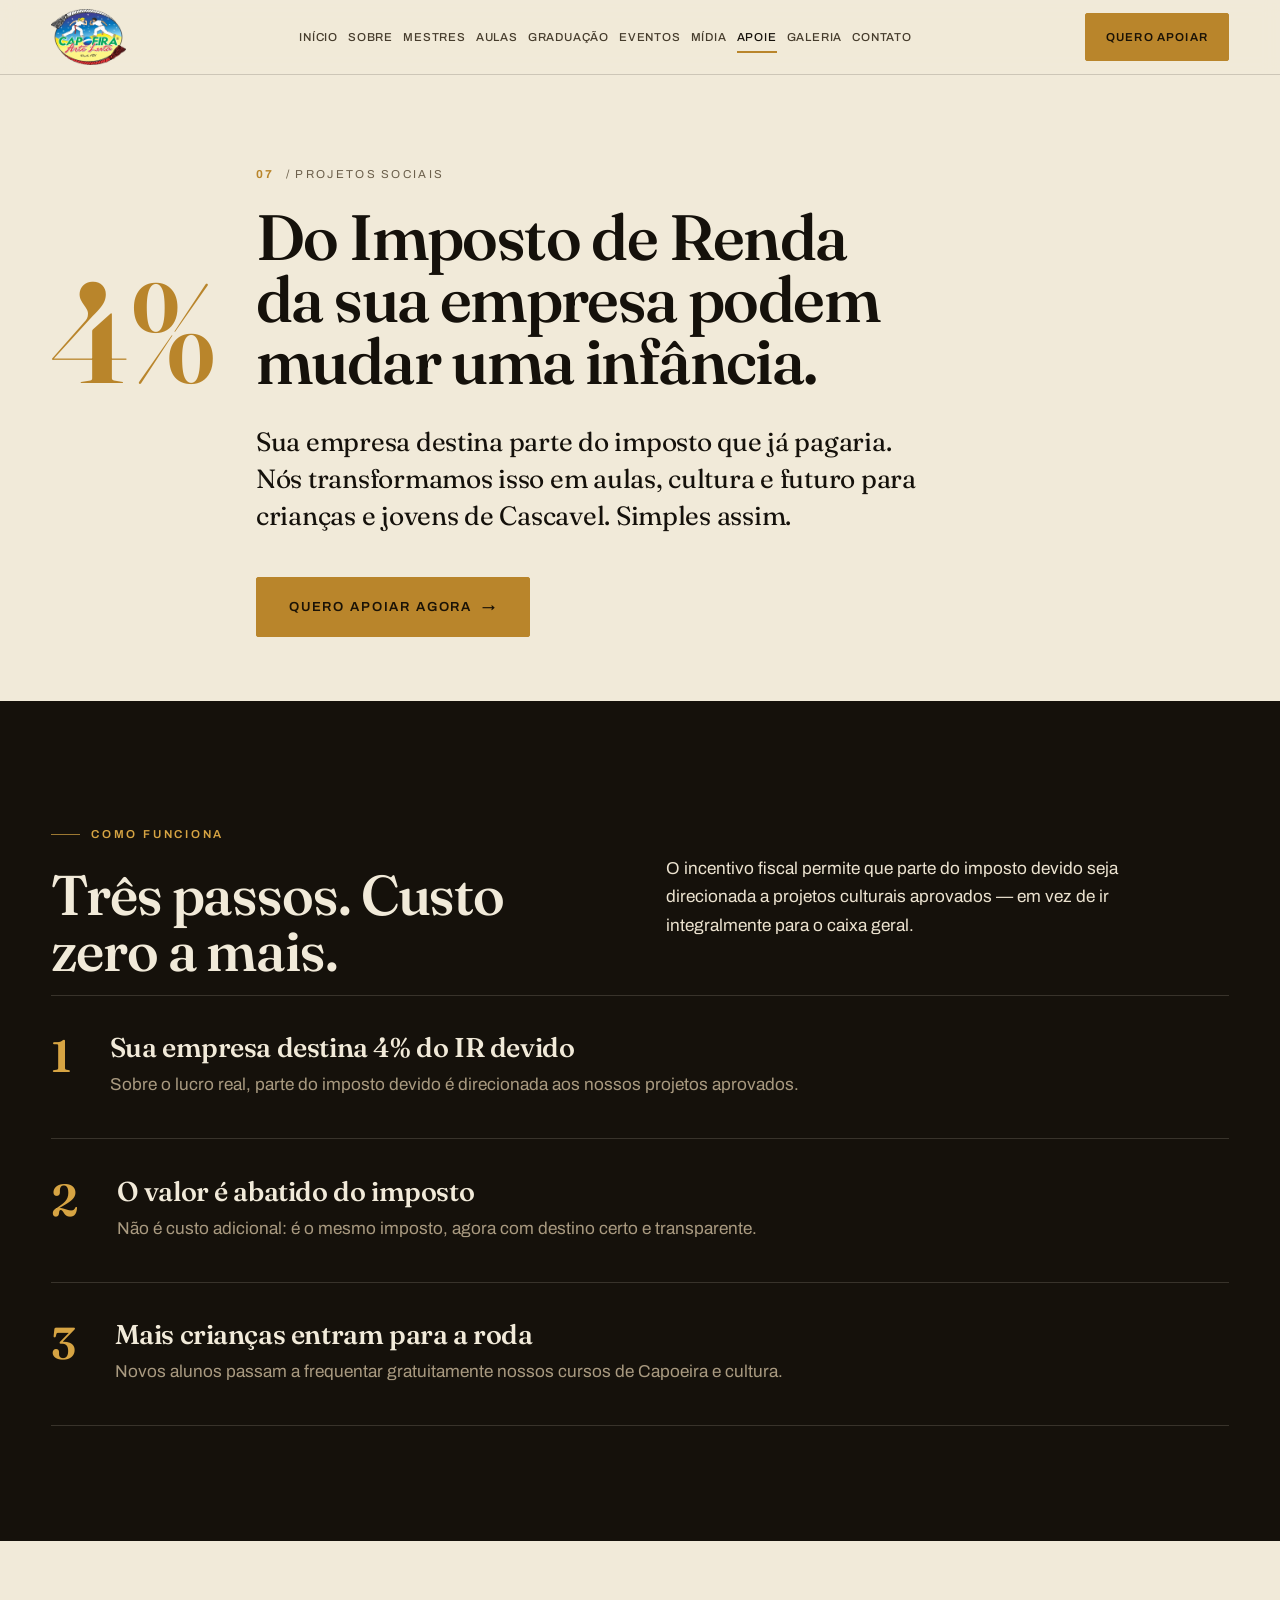
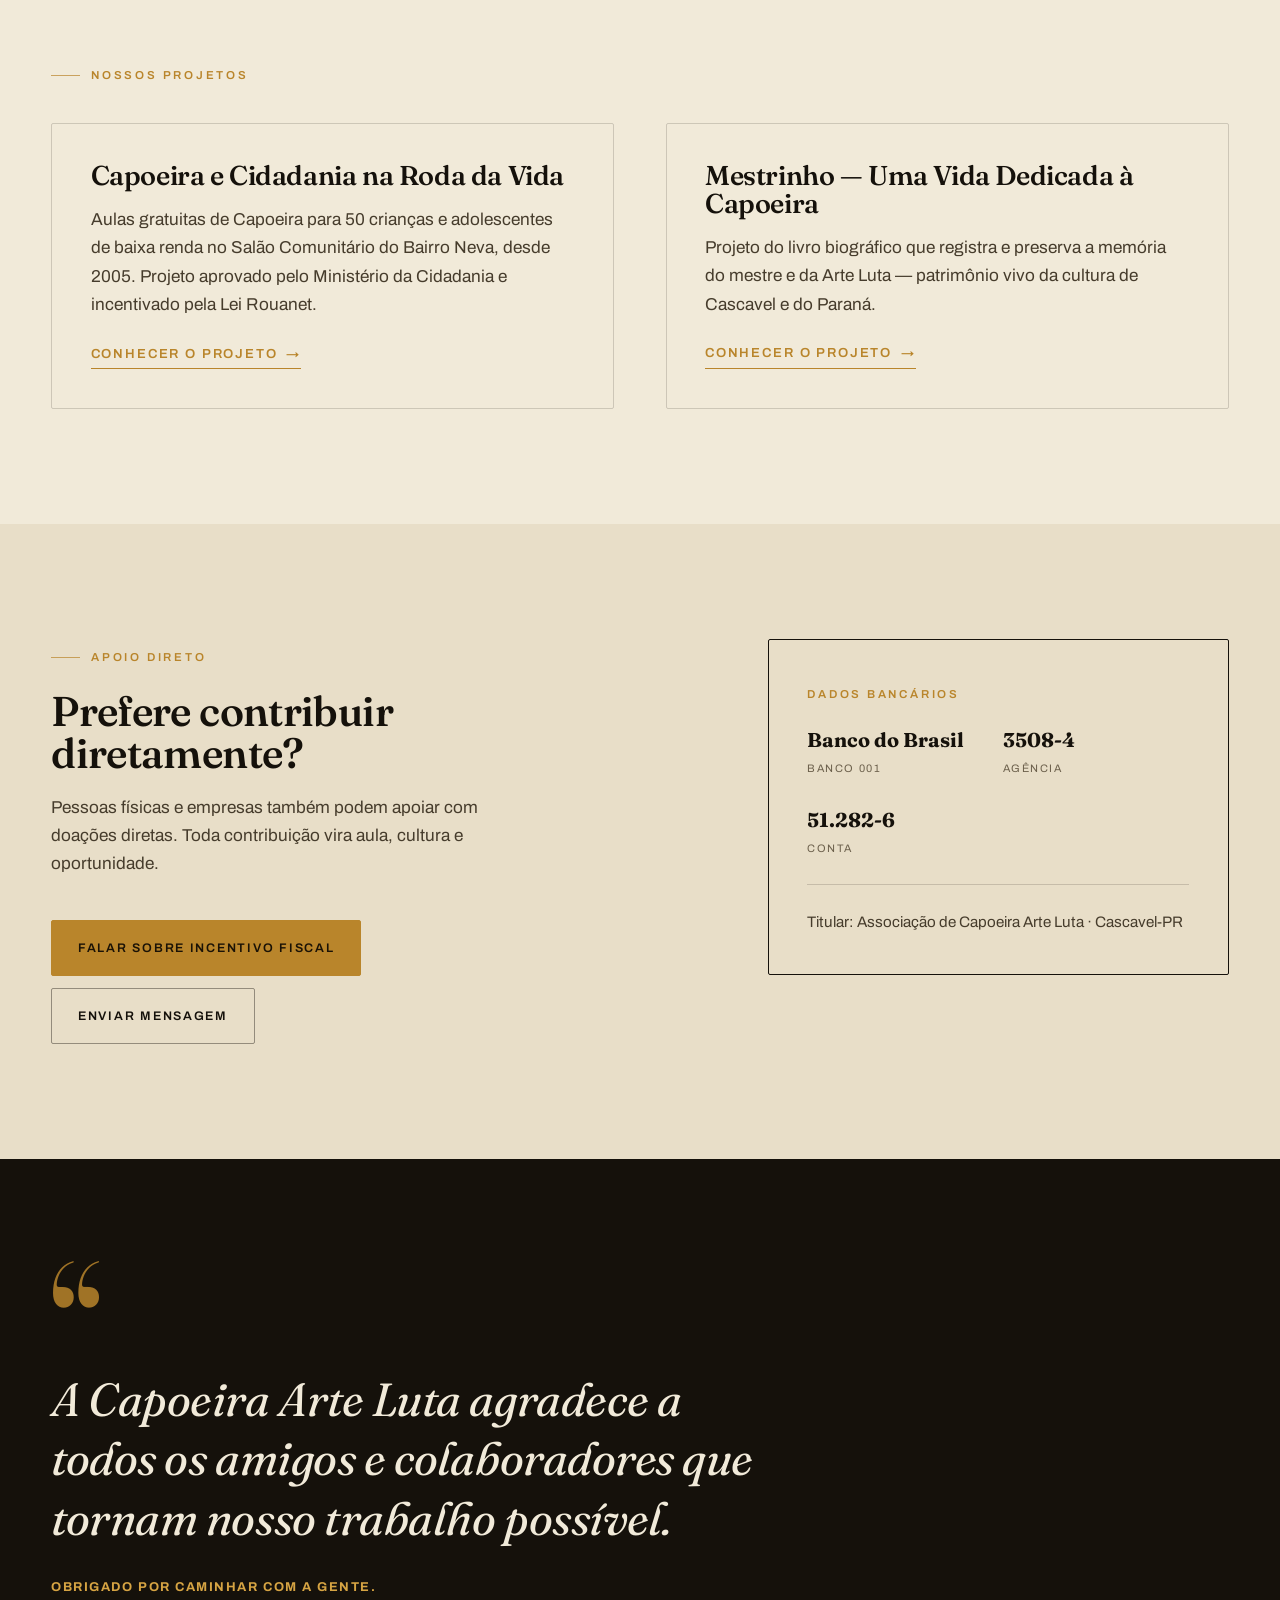
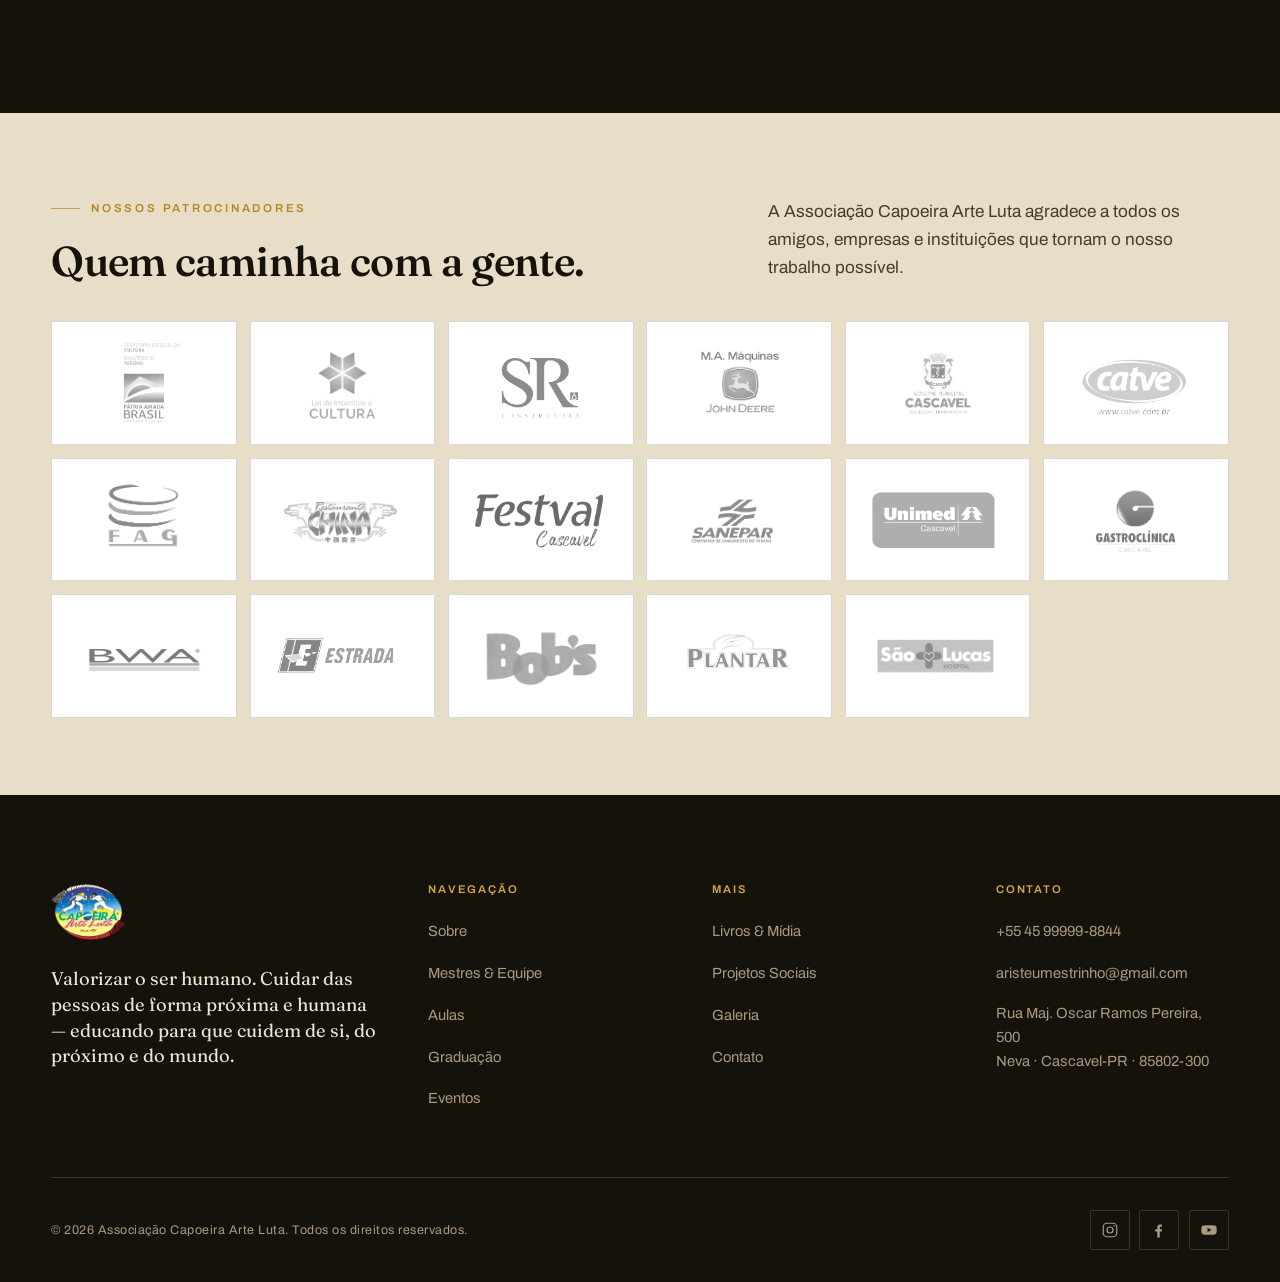
==== commit c1439b3d: "Atualização 23/07/2026 v1.0" ====
--- a/capoeira-html/apoie.html
+++ b/capoeira-html/apoie.html
@@ -18,8 +18,7 @@
   <div class="container container--wide">
     <div class="site-header__bar">
       <a class="brand" href="index.html" aria-label="Capoeira Arte Luta — início">
-        <svg class="brand__mark" viewBox="0 0 22 38" fill="none" stroke-width="1.7" stroke-linecap="round" aria-hidden="true"><path d="M6 3 C 16 12, 16 26, 6 35" /><line x1="6" y1="3" x2="6" y2="35" /><circle cx="6" cy="26" r="4" /></svg>
-        <span class="brand__txt"><span class="brand__name">Capoeira Arte Luta</span><span class="brand__sub">Desde 1981 · Cascavel-PR</span></span>
+        <img class="brand__logo" src="assets/newimg/newlogo.webp" alt="Capoeira Arte Luta" />
       </a>
       <nav class="nav" aria-label="Principal">
         <a href="index.html">Início</a><a href="sobre.html">Sobre</a><a href="mestres.html">Mestres</a><a href="aulas.html">Aulas</a><a href="graduacao.html">Graduação</a><a href="eventos.html">Eventos</a><a href="midia.html">Mídia</a><a href="apoie.html" aria-current="page">Apoie</a><a href="galeria.html">Galeria</a><a href="contato.html">Contato</a>
@@ -179,7 +178,7 @@
   <div class="container container--wide">
     <div class="footer-top">
       <div class="footer-brand">
-        <span class="brand"><svg class="brand__mark" viewBox="0 0 22 38" fill="none" stroke-width="1.7" stroke-linecap="round" aria-hidden="true"><path d="M6 3 C 16 12, 16 26, 6 35" /><line x1="6" y1="3" x2="6" y2="35" /><circle cx="6" cy="26" r="4" /></svg><span class="brand__txt"><span class="brand__name">Capoeira Arte Luta</span><span class="brand__sub">Desde 1981 · Cascavel-PR</span></span></span>
+        <span class="brand"><img class="brand__logo" src="assets/newimg/newlogo.webp" alt="Capoeira Arte Luta" /></span>
         <p class="footer-mission">Valorizar o ser humano. Cuidar das pessoas de forma próxima e humana — educando para que cuidem de si, do próximo e do mundo.</p>
       </div>
       <div class="fcol"><h4>Navegação</h4><ul><li><a href="sobre.html">Sobre</a></li><li><a href="mestres.html">Mestres &amp; Equipe</a></li><li><a href="aulas.html">Aulas</a></li><li><a href="graduacao.html">Graduação</a></li><li><a href="eventos.html">Eventos</a></li></ul></div>
@@ -189,13 +188,17 @@
     <div class="footer-bottom">
       <span>© <span data-year>2026</span> Associação Capoeira Arte Luta. Todos os direitos reservados.</span>
       <div class="social">
-        <a href="https://instagram.com" aria-label="Instagram" target="_blank" rel="noopener"><svg width="18" height="18" viewBox="0 0 24 24" fill="none" stroke="currentColor" stroke-width="1.6"><rect x="3" y="3" width="18" height="18" rx="5"/><circle cx="12" cy="12" r="4"/><circle cx="17.5" cy="6.5" r="1" fill="currentColor" stroke="none"/></svg></a>
-        <a href="https://facebook.com" aria-label="Facebook" target="_blank" rel="noopener"><svg width="18" height="18" viewBox="0 0 24 24" fill="currentColor"><path d="M13 22v-8h2.7l.4-3H13V9c0-.9.3-1.5 1.6-1.5H16V4.9C15.6 4.8 14.6 4.8 13.5 4.8 11.2 4.8 9.7 6.2 9.7 8.7V11H7v3h2.7v8z"/></svg></a>
-        <a href="https://youtube.com" aria-label="YouTube" target="_blank" rel="noopener"><svg width="18" height="18" viewBox="0 0 24 24" fill="currentColor"><path d="M22 8.2a3 3 0 0 0-2.1-2.1C18 5.6 12 5.6 12 5.6s-6 0-7.9.5A3 3 0 0 0 2 8.2 31 31 0 0 0 1.7 12 31 31 0 0 0 2 15.8a3 3 0 0 0 2.1 2.1c1.9.5 7.9.5 7.9.5s6 0 7.9-.5a3 3 0 0 0 2.1-2.1A31 31 0 0 0 22.3 12 31 31 0 0 0 22 8.2zM10 15V9l5.2 3z"/></svg></a>
+        <a href="https://www.instagram.com/capoeira.arteluta/" aria-label="Instagram" target="_blank" rel="noopener"><svg width="18" height="18" viewBox="0 0 24 24" fill="none" stroke="currentColor" stroke-width="1.6"><rect x="3" y="3" width="18" height="18" rx="5"/><circle cx="12" cy="12" r="4"/><circle cx="17.5" cy="6.5" r="1" fill="currentColor" stroke="none"/></svg></a>
+        <a href="https://www.facebook.com/capoeirarteluta/" aria-label="Facebook" target="_blank" rel="noopener"><svg width="18" height="18" viewBox="0 0 24 24" fill="currentColor"><path d="M13 22v-8h2.7l.4-3H13V9c0-.9.3-1.5 1.6-1.5H16V4.9C15.6 4.8 14.6 4.8 13.5 4.8 11.2 4.8 9.7 6.2 9.7 8.7V11H7v3h2.7v8z"/></svg></a>
+        <a href="https://www.youtube.com/Capoeiraartelutacvel" aria-label="YouTube" target="_blank" rel="noopener"><svg width="18" height="18" viewBox="0 0 24 24" fill="currentColor"><path d="M22 8.2a3 3 0 0 0-2.1-2.1C18 5.6 12 5.6 12 5.6s-6 0-7.9.5A3 3 0 0 0 2 8.2 31 31 0 0 0 1.7 12 31 31 0 0 0 2 15.8a3 3 0 0 0 2.1 2.1c1.9.5 7.9.5 7.9.5s6 0 7.9-.5a3 3 0 0 0 2.1-2.1A31 31 0 0 0 22.3 12 31 31 0 0 0 22 8.2zM10 15V9l5.2 3z"/></svg></a>
       </div>
     </div>
   </div>
 </footer>
+
+<button type="button" class="back-to-top" data-back-to-top aria-label="Voltar ao topo" title="Voltar ao topo">
+  <svg width="16" height="16" viewBox="0 0 18 18" fill="none" stroke="currentColor" stroke-width="2" stroke-linecap="round" stroke-linejoin="round" aria-hidden="true"><path d="M9 14V3M3.5 8.5 9 3l5.5 5.5" /></svg>
+</button>
 
 <script src="js/main.js"></script>
 </body>
--- a/capoeira-html/css/style.css
+++ b/capoeira-html/css/style.css
@@ -206,8 +206,9 @@
   background:color-mix(in srgb, var(--paper) 88%, transparent);
   backdrop-filter:saturate(1.1) blur(8px);
   border-bottom:1px solid var(--line);
-  transition:background .3s, border-color .3s;
-}
+  transition:background .3s, border-color .3s, transform .45s var(--ease);
+}
+.site-header--hidden{ transform:translateY(-100%); }
 .site-header__bar{
   display:flex; align-items:center; justify-content:space-between;
   gap:1rem; min-height:74px;
@@ -215,6 +216,7 @@
 .brand{ display:flex; align-items:center; gap:.85rem; }
 .brand__mark{ width:30px; height:38px; flex:0 0 auto; }
 .brand__mark path,.brand__mark circle,.brand__mark line{ stroke:var(--ink); }
+.brand__logo{ height:56px; width:auto; display:block; }
 .brand__txt{ display:flex; flex-direction:column; line-height:1; }
 .brand__name{
   font-family:var(--serif); font-weight:600; font-size:1.06rem;
@@ -358,6 +360,9 @@
 .uname{ font-family:var(--serif); font-size:1.18rem; color:var(--t-strong); font-weight:560; line-height:1.1; }
 .utag{ display:inline-block; margin-top:.45rem; font-family:var(--sans); font-size:.62rem; font-weight:600; letter-spacing:.14em; text-transform:uppercase; color:var(--gold); border:1px solid var(--line); padding:.2rem .5rem; border-radius:var(--radius); }
 .uaddr{ color:var(--t-body); font-size:.95rem; }
+.uaddr a{ color:var(--t-body); display:inline-flex; align-items:center; gap:.4rem; border-bottom:1px dotted var(--line); transition:color .25s, border-color .25s; }
+.uaddr a svg{ flex:0 0 auto; color:var(--gold); }
+.uaddr a:hover{ color:var(--gold); border-bottom-color:var(--gold); }
 .umin{ color:var(--t-muted); font-size:.9rem; }
 .ucontact{ font-variant-numeric:tabular-nums; color:var(--t-body); font-size:.92rem; white-space:nowrap; }
 @media (max-width:860px){
@@ -400,7 +405,7 @@
 .mestre--flip > *{ direction:ltr; }
 .mestre__photo{ aspect-ratio:4/5; }
 .mestre__role{ font-family:var(--sans); font-size:.74rem; font-weight:600; letter-spacing:.16em; text-transform:uppercase; color:var(--gold); margin:1rem 0 .4rem; }
-.awardlist{ display:grid; gap:.9rem; margin-top:1.8rem; border-top:1px solid var(--line); padding-top:1.8rem; }
+ul.awardlist{ display:grid; gap:.9rem; margin-top:1.8rem; border-top:1px solid var(--line); padding-top:1.8rem; }
 .awardlist li{ display:grid; grid-template-columns:auto 1fr; gap:1rem; align-items:baseline; font-size:.95rem; }
 .awardlist li .yr{ font-family:var(--sans); font-size:.7rem; font-weight:600; letter-spacing:.1em; color:var(--gold); white-space:nowrap; font-variant-numeric:tabular-nums; }
 @media (max-width:760px){ .mestre{ grid-template-columns:1fr; } .mestre--flip{ direction:ltr; } }
@@ -532,3 +537,17 @@
 /* skip link */
 .skip{ position:absolute; left:-9999px; top:0; background:var(--ink); color:var(--paper); padding:.8rem 1.2rem; z-index:200; }
 .skip:focus{ left:0; }
+
+/* ---------- Back to top ---------- */
+.back-to-top{
+  position:fixed; right:clamp(1rem,3vw,2rem); bottom:clamp(1rem,3vw,2rem); z-index:70;
+  display:inline-flex; align-items:center; justify-content:center;
+  width:46px; height:46px;
+  background:var(--ink); color:var(--paper);
+  border:1px solid var(--ink); border-radius:var(--radius); cursor:pointer;
+  opacity:0; visibility:hidden; transform:translateY(10px);
+  transition:opacity .35s var(--ease), transform .35s var(--ease), background .3s, border-color .3s, color .3s;
+}
+.back-to-top svg{ flex:0 0 auto; }
+.back-to-top:hover{ background:var(--gold); border-color:var(--gold); color:#1a1206; }
+.back-to-top.is-visible{ opacity:1; visibility:visible; transform:none; }
